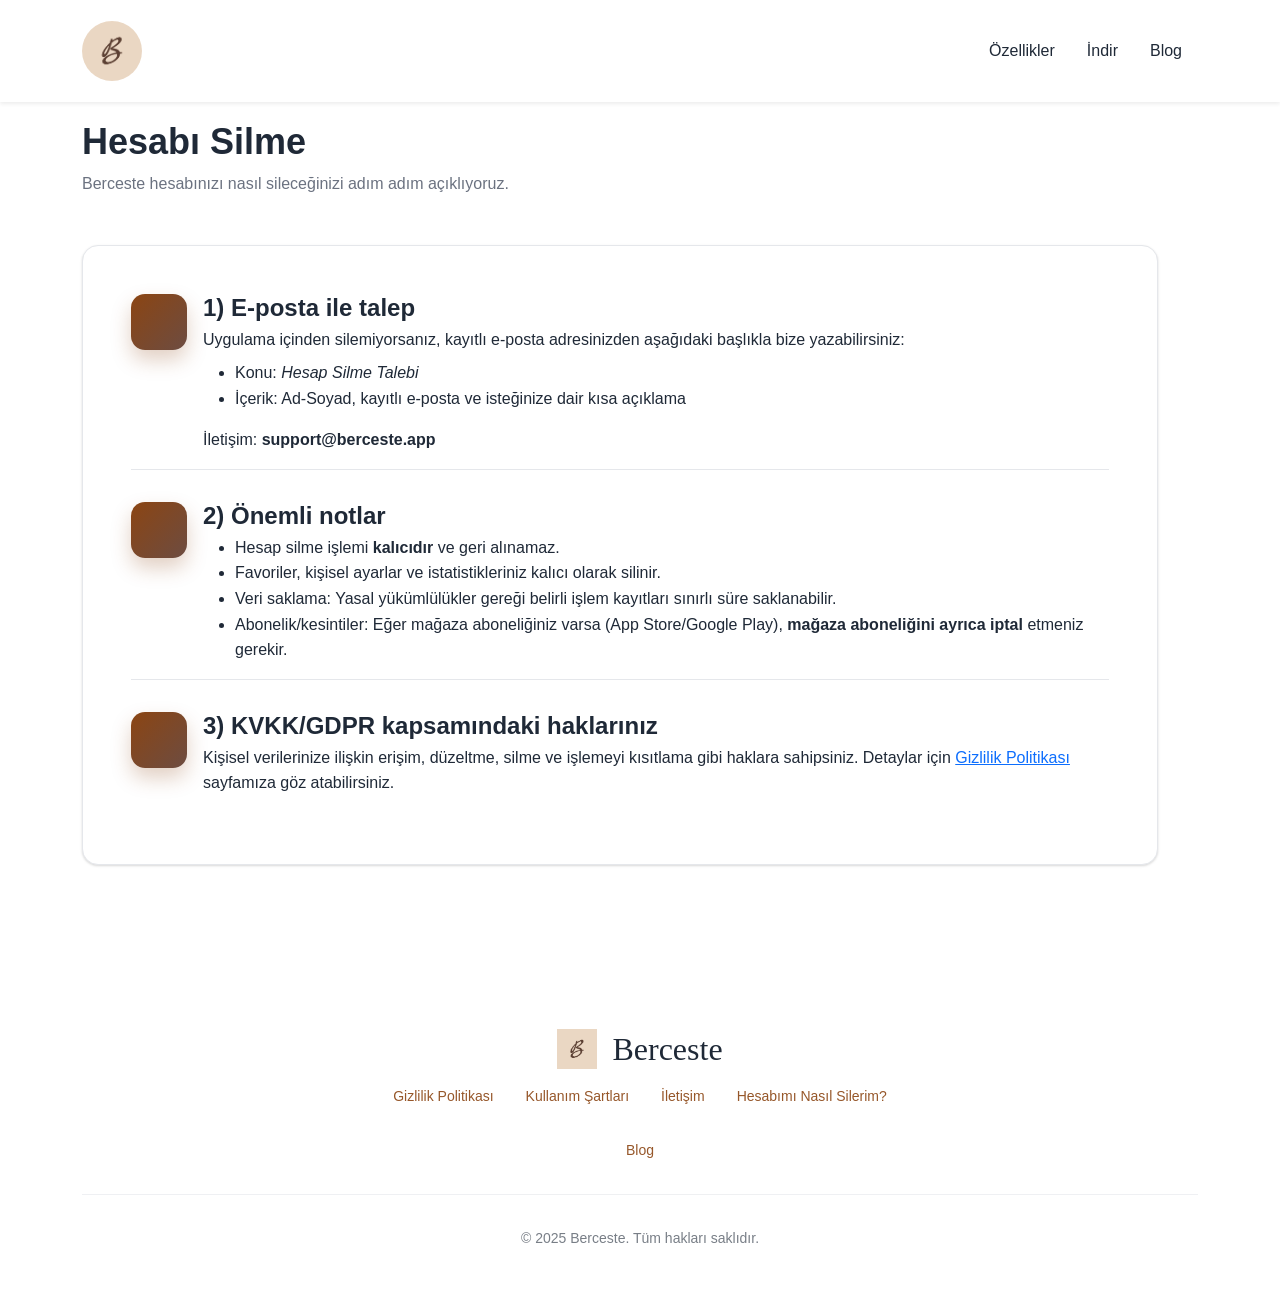
==== hesap-silme.html @ 3a00ec15 "Berceste tanıtım sitesi: statik HTML + app-ads.txt + GitHub Pages yapılandırması Co-Authored-By: Cla" ====
<!DOCTYPE html>
<html lang="tr">
<head>
    <meta charset="UTF-8">
    <meta http-equiv="refresh" content="0; url=pages/hesap-silme.html">
    <link rel="canonical" href="https://berceste.app/pages/hesap-silme.html">
    <title>Hesabı Silme - Berceste</title>
</head>
<body>
    <p>Yönlendiriliyorsunuz… <a href="pages/hesap-silme.html">Hesabı Silme</a></p>
</body>
</html>
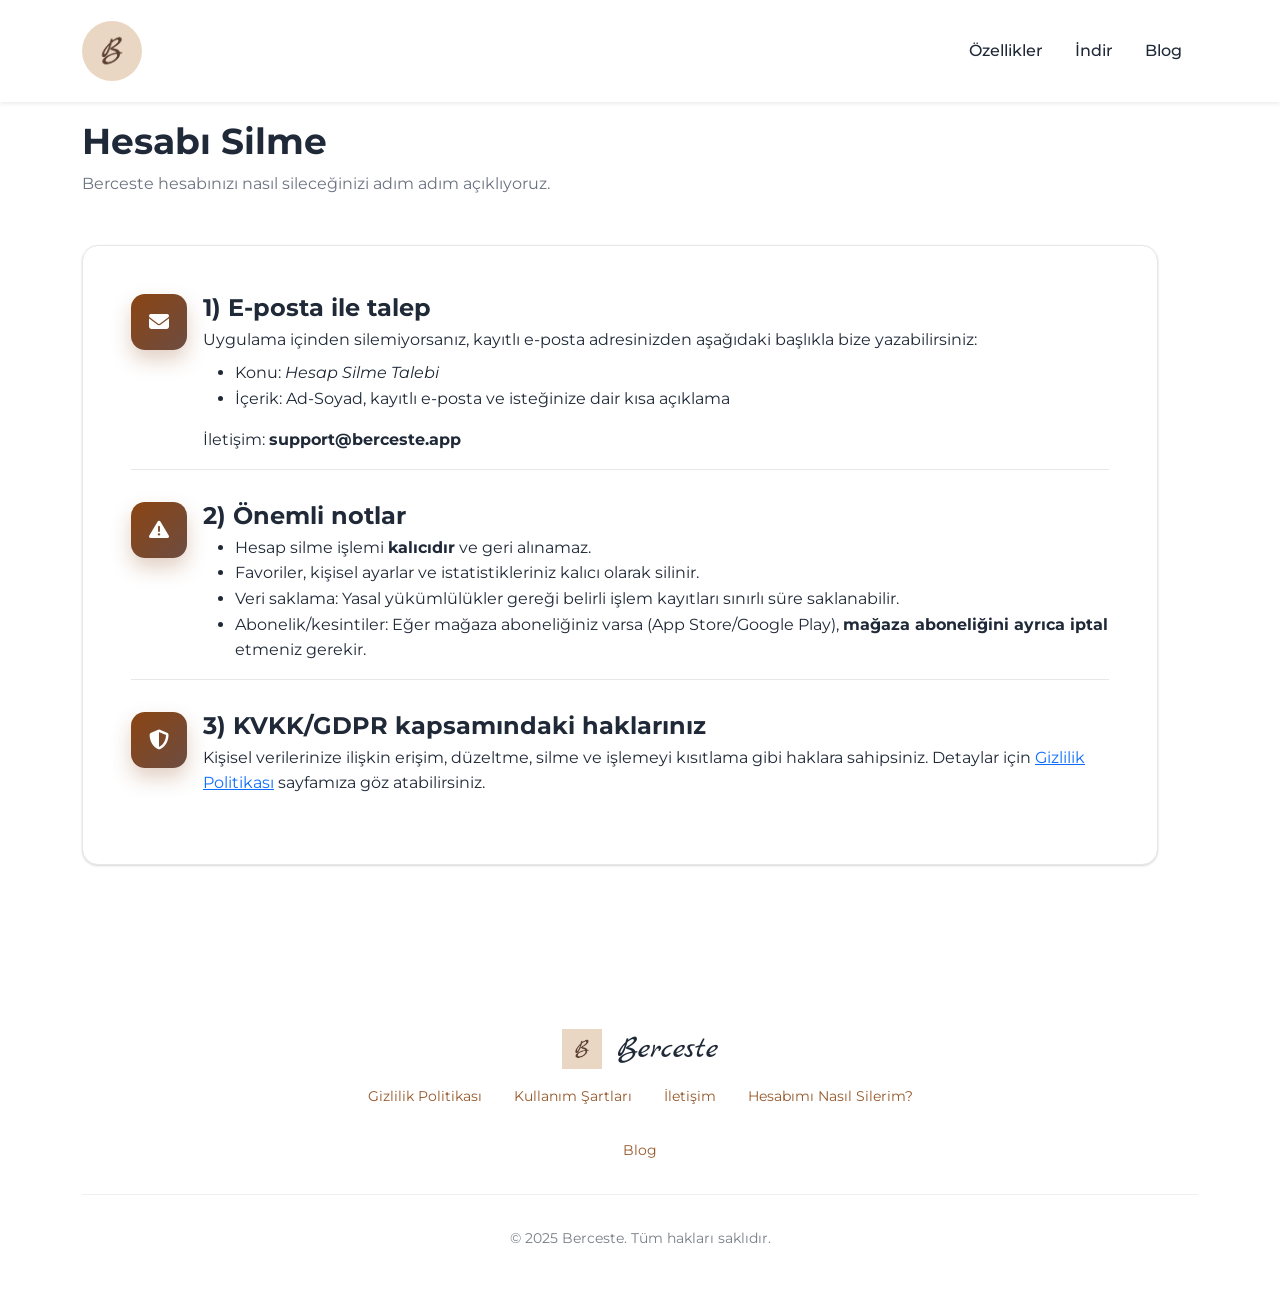
==== commit 4223fc99: "Site adreslerini jantecreative.github.io/berceste-web olarak güncelle Co-Authored-By: Claude Fable 5" ====
--- a/hesap-silme.html
+++ b/hesap-silme.html
@@ -3,7 +3,7 @@
 <head>
     <meta charset="UTF-8">
     <meta http-equiv="refresh" content="0; url=pages/hesap-silme.html">
-    <link rel="canonical" href="https://berceste.app/pages/hesap-silme.html">
+    <link rel="canonical" href="https://jantecreative.github.io/berceste-web/pages/hesap-silme.html">
     <title>Hesabı Silme - Berceste</title>
 </head>
 <body>
